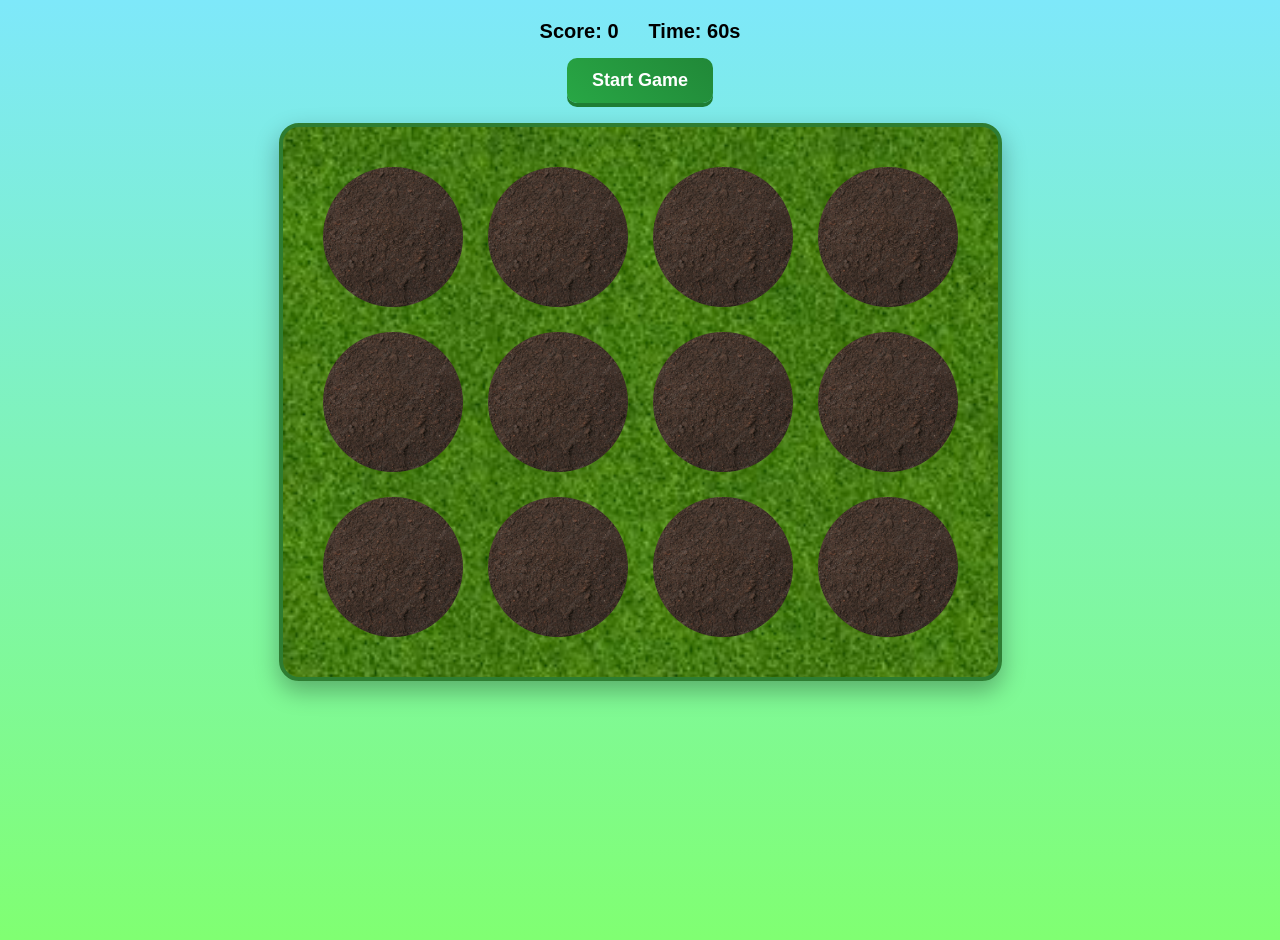
==== Project3-Whack_a_Mole/Whack-a-Mole.html @ 3271e610 "final corrections before deployment" ====
<!DOCTYPE html>
<html lang="en">
<head>
    <meta charset="UTF-8">
    <meta name="viewport" content="width=device-width, initial-scale=1.0">
    <link rel="stylesheet" href="Whack-a-Mole.css">
    <script defer src="Whack-a-Mole.js"></script>
    <title>Whack-a-Mole</title>
</head>
<body>
    <div class="top-section">
        <div id="score">Score: 0</div>
        <div id="timer">Time: 60s</div>
    </div>
    <button id="startButton">Start Game</button>
    <div class="container">
        <div class="hole" id="hole1"></div>
        <div class="hole" id="hole2"></div>
        <div class="hole" id="hole3"></div>
        <div class="hole" id="hole4"></div>
        <div class="hole" id="hole5"></div>
        <div class="hole" id="hole6"></div>
        <div class="hole" id="hole7"></div>
        <div class="hole" id="hole8"></div>
        <div class="hole" id="hole9"></div>
        <div class="hole" id="hole10"></div>
        <div class="hole" id="hole11"></div>
        <div class="hole" id="hole12"></div>
    </div>   
</body>
</html>
---- Project3-Whack_a_Mole/Whack-a-Mole.css ----
body {
    background: linear-gradient(to bottom, #7ee8fa, #80ff72);
    font-family: Arial, Helvetica, sans-serif;
    display: flex;
    flex-direction: column;
    align-items: center;

    margin: 0;
    min-height: 100vh;
    padding: 20px 0;
}

/* Top section */
.top-section {
    display: flex;
    gap: 30px;
    margin-bottom: 15px;
    font-size: 20px;
    font-weight: bold;
}

/* Start button */
#startButton {
    margin-bottom: 20px;
    padding: 12px 25px;
    font-size: 18px;
    font-weight: bold;
    color: white;
    background: linear-gradient(45deg, #28a745, #218838);
    border: none;
    border-radius: 10px;
    cursor: pointer;
    transition: all 0.2s ease;
    box-shadow: 0 4px 0 #1e7e34;
}

#startButton:hover {
    transform: translateY(-2px);
    box-shadow: 0 6px 0 #1e7e34;
}

#startButton:active {
    transform: translateY(2px);
    box-shadow: 0 2px 0 #1e7e34;
}

/* Game container */
.container {
    background-image: url("grass2.jpg");
    background-size: cover;
    display: grid;
    grid-template-columns: repeat(4, 140px);
    gap: 25px;
    padding: 40px;
    border-radius: 20px;
    border: 4px solid #2e7d32;
    box-shadow: 0 10px 25px rgba(0, 0, 0, 0.3);
}

/* Holes */
.hole {
    height: 140px;
    background: url("hole.jpg") center/cover no-repeat;
    border-radius: 50%;
    cursor: pointer;
    position: relative;
    transition: transform 0.1s;
}

.hole:hover {
    transform: scale(1.05);
}

/* Mole */
.mole {
    background-image: url("mole.png");
    background-position: center bottom;
    background-size: 120px;
    background-repeat: no-repeat;
    animation: pop 0.2s ease;
}

/* Pop animation */
@keyframes pop {
    from {
        transform: scale(0.7);
    }
    to {
        transform: scale(1);
    }
}
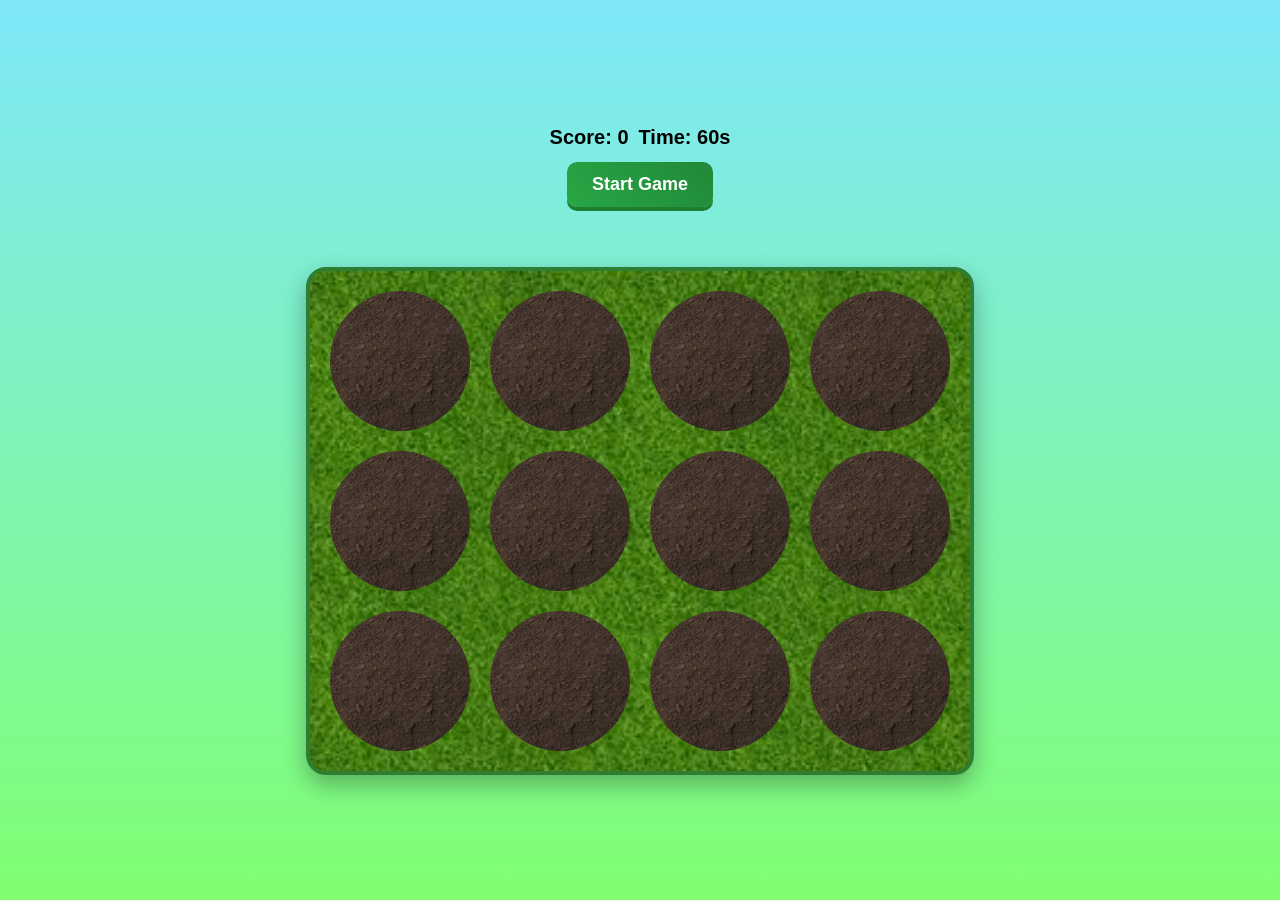
==== commit fc311f29: "polished responsiveness" ====
--- a/Project3-Whack_a_Mole/Whack-a-Mole.html
+++ b/Project3-Whack_a_Mole/Whack-a-Mole.html
@@ -8,11 +8,16 @@
     <title>Whack-a-Mole</title>
 </head>
 <body>
-    <div class="top-section">
+<div class="page">
+    
+    <div class="top-wrapper">
+      <div class="top-section">
         <div id="score">Score: 0</div>
         <div id="timer">Time: 60s</div>
+      </div>
+      <button id="startButton">Start Game</button>
     </div>
-    <button id="startButton">Start Game</button>
+    
     <div class="container">
         <div class="hole" id="hole1"></div>
         <div class="hole" id="hole2"></div>
@@ -26,6 +31,7 @@
         <div class="hole" id="hole10"></div>
         <div class="hole" id="hole11"></div>
         <div class="hole" id="hole12"></div>
-    </div>   
+    </div>
+</div>
 </body>
 </html>
--- a/Project3-Whack_a_Mole/Whack-a-Mole.css
+++ b/Project3-Whack_a_Mole/Whack-a-Mole.css
@@ -1,22 +1,39 @@
 body {
     background: linear-gradient(to bottom, #7ee8fa, #80ff72);
     font-family: Arial, Helvetica, sans-serif;
+
+    margin: 0;
+    height: 100vh;
+
+    display: flex;
+    justify-content: center;
+    align-items: center;
+}
+
+.page {
     display: flex;
     flex-direction: column;
     align-items: center;
 
-    margin: 0;
-    min-height: 100vh;
-    padding: 20px 0;
+    gap: 20px;
+}
+
+.top-wrapper {
+    display: flex;
+    flex-direction: column;
+    align-items: center;
+    gap: 5px;
 }
 
 /* Top section */
 .top-section {
     display: flex;
-    gap: 30px;
-    margin-bottom: 15px;
+    gap: 10px;
+    margin-bottom: 8px;
     font-size: 20px;
     font-weight: bold;
+    text-align: center;
+    justify-content: center;
 }
 
 /* Start button */
@@ -32,6 +49,7 @@
     cursor: pointer;
     transition: all 0.2s ease;
     box-shadow: 0 4px 0 #1e7e34;
+    justify-content: center;
 }
 
 #startButton:hover {
@@ -48,22 +66,27 @@
 .container {
     background-image: url("grass2.jpg");
     background-size: cover;
+
     display: grid;
-    grid-template-columns: repeat(4, 140px);
-    gap: 25px;
-    padding: 40px;
+    grid-template-columns: repeat(4, minmax(60px, 140px));
+    gap: 20px;
+
+    padding: 20px;
     border-radius: 20px;
     border: 4px solid #2e7d32;
     box-shadow: 0 10px 25px rgba(0, 0, 0, 0.3);
+
+    max-width: 95vw;
+    margin-top: 20px;
 }
 
 /* Holes */
 .hole {
-    height: 140px;
+    width: 100%;
+    aspect-ratio: 1 / 1;
     background: url("hole.jpg") center/cover no-repeat;
     border-radius: 50%;
     cursor: pointer;
-    position: relative;
     transition: transform 0.1s;
 }
 
@@ -89,3 +112,9 @@
         transform: scale(1);
     }
 }
+
+@media (max-width: 768px) {
+    .container {
+        grid-template-columns: repeat(3, minmax(60px, 1fr));
+    }
+}
